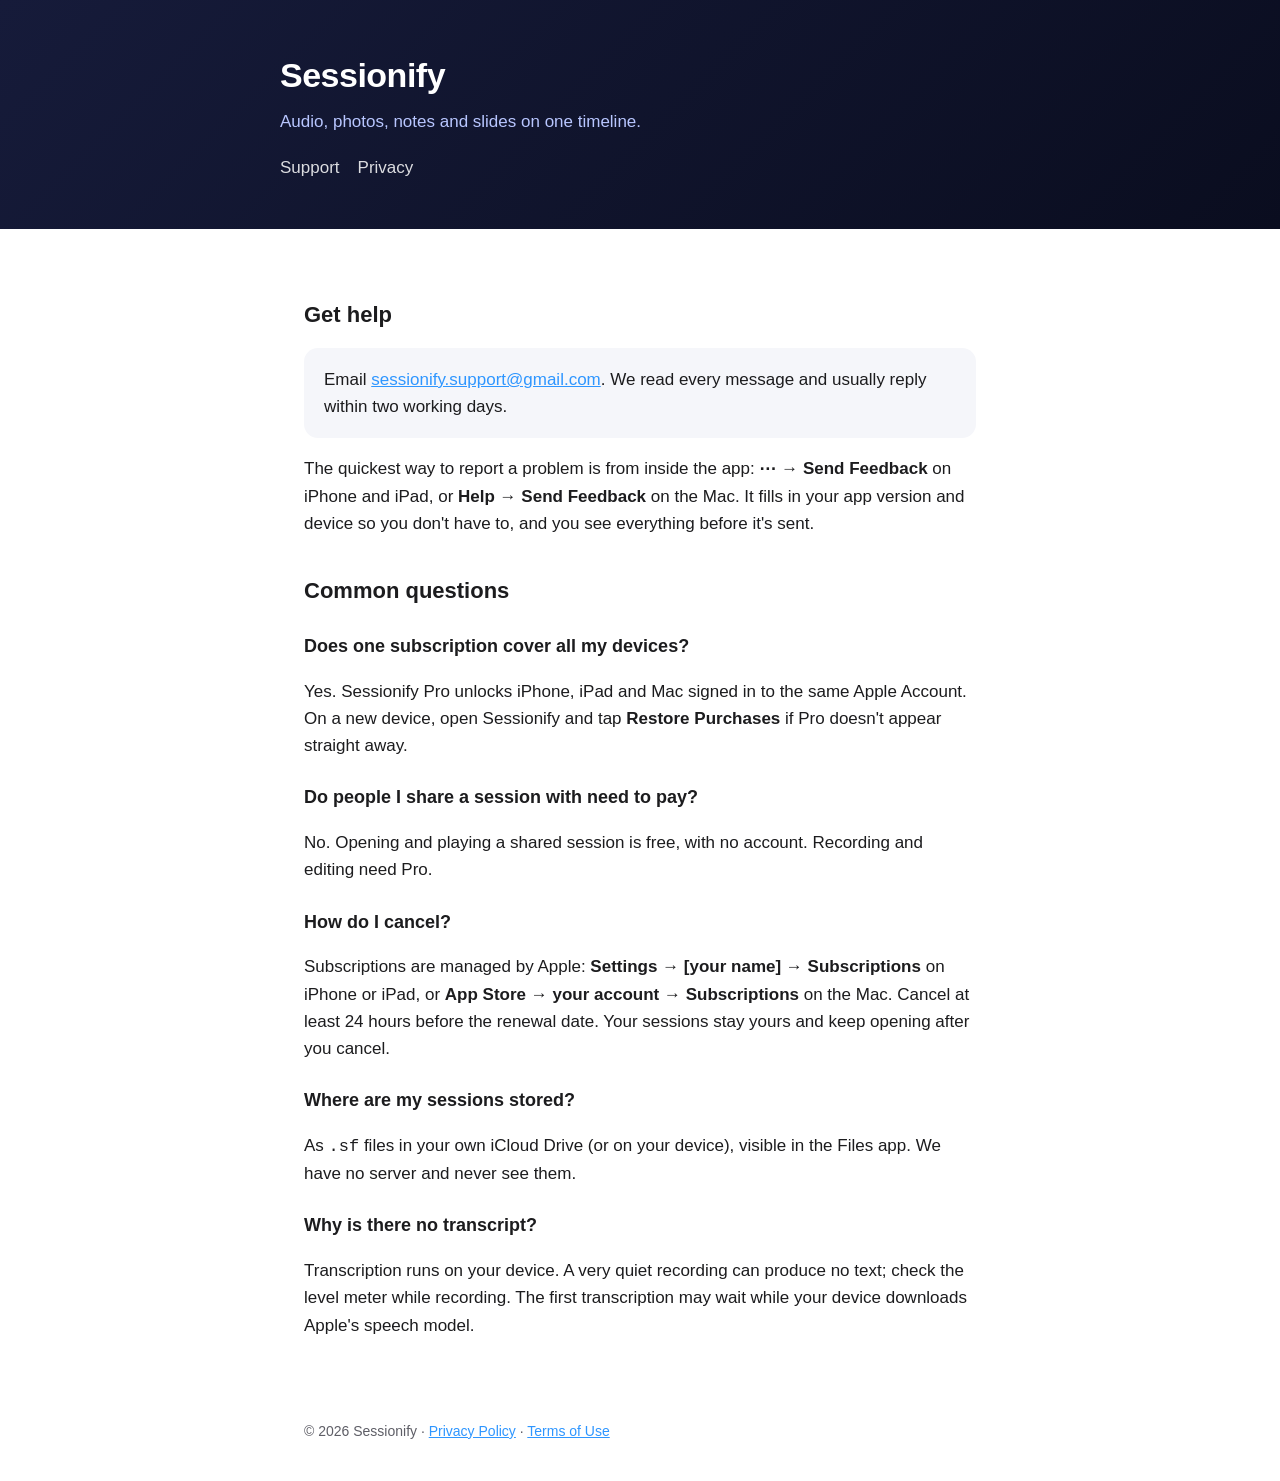
==== index.html @ 53af74cb "Sessionify support and privacy pages" ====
<!doctype html><html lang="en"><head><meta charset="utf-8"><meta name="viewport" content="width=device-width,initial-scale=1">
<title>Sessionify — Support</title><link rel="stylesheet" href="style.css"></head><body>
<header><div class="wrap"><h1>Sessionify</h1><p>Audio, photos, notes and slides on one timeline.</p>
<nav><a href="index.html">Support</a><a href="privacy.html">Privacy</a></nav></div></header>
<main>
<h2>Get help</h2>
<div class="card">Email <a href="mailto:sessionify.support@gmail.com">sessionify.support@gmail.com</a>. We read every message and usually reply within two working days.</div>
<p>The quickest way to report a problem is from inside the app: <strong>⋯ → Send Feedback</strong> on iPhone and iPad, or <strong>Help → Send Feedback</strong> on the Mac. It fills in your app version and device so you don't have to, and you see everything before it's sent.</p>

<h2>Common questions</h2>
<h3>Does one subscription cover all my devices?</h3>
<p>Yes. Sessionify Pro unlocks iPhone, iPad and Mac signed in to the same Apple Account. On a new device, open Sessionify and tap <strong>Restore Purchases</strong> if Pro doesn't appear straight away.</p>
<h3>Do people I share a session with need to pay?</h3>
<p>No. Opening and playing a shared session is free, with no account. Recording and editing need Pro.</p>
<h3>How do I cancel?</h3>
<p>Subscriptions are managed by Apple: <strong>Settings → [your name] → Subscriptions</strong> on iPhone or iPad, or <strong>App Store → your account → Subscriptions</strong> on the Mac. Cancel at least 24 hours before the renewal date. Your sessions stay yours and keep opening after you cancel.</p>
<h3>Where are my sessions stored?</h3>
<p>As <code>.sf</code> files in your own iCloud Drive (or on your device), visible in the Files app. We have no server and never see them.</p>
<h3>Why is there no transcript?</h3>
<p>Transcription runs on your device. A very quiet recording can produce no text; check the level meter while recording. The first transcription may wait while your device downloads Apple's speech model.</p>
</main>
<footer>© 2026 Sessionify · <a href="privacy.html">Privacy Policy</a> · <a href="https://www.apple.com/legal/internet-services/itunes/dev/stdeula/">Terms of Use</a></footer>
</body></html>
---- style.css ----
:root{--navy:#161B3A;--ink:#1C1C1E;--muted:#5E5E66;--accent:#2E96FF}
*{box-sizing:border-box}body{margin:0;font:17px/1.6 -apple-system,BlinkMacSystemFont,"SF Pro Text",Helvetica,Arial,sans-serif;color:var(--ink);background:#fff}
header{background:linear-gradient(135deg,#161B3A,#0A0D1F);color:#fff;padding:48px 24px}
header .wrap,main{max-width:720px;margin:0 auto}
header h1{margin:0;font-size:34px;letter-spacing:-.5px}header p{margin:6px 0 0;color:#B8C6FF}
nav{margin-top:18px}nav a{color:#fff;margin-right:18px;text-decoration:none;opacity:.85}nav a:hover{opacity:1}
main{padding:32px 24px 64px}h2{font-size:22px;margin:36px 0 8px}h3{font-size:18px;margin:24px 0 4px}
a{color:var(--accent)}.muted{color:var(--muted);font-size:15px}
.card{background:#F5F6FA;border-radius:14px;padding:18px 20px;margin:16px 0}
footer{max-width:720px;margin:0 auto;padding:0 24px 40px;color:var(--muted);font-size:14px}
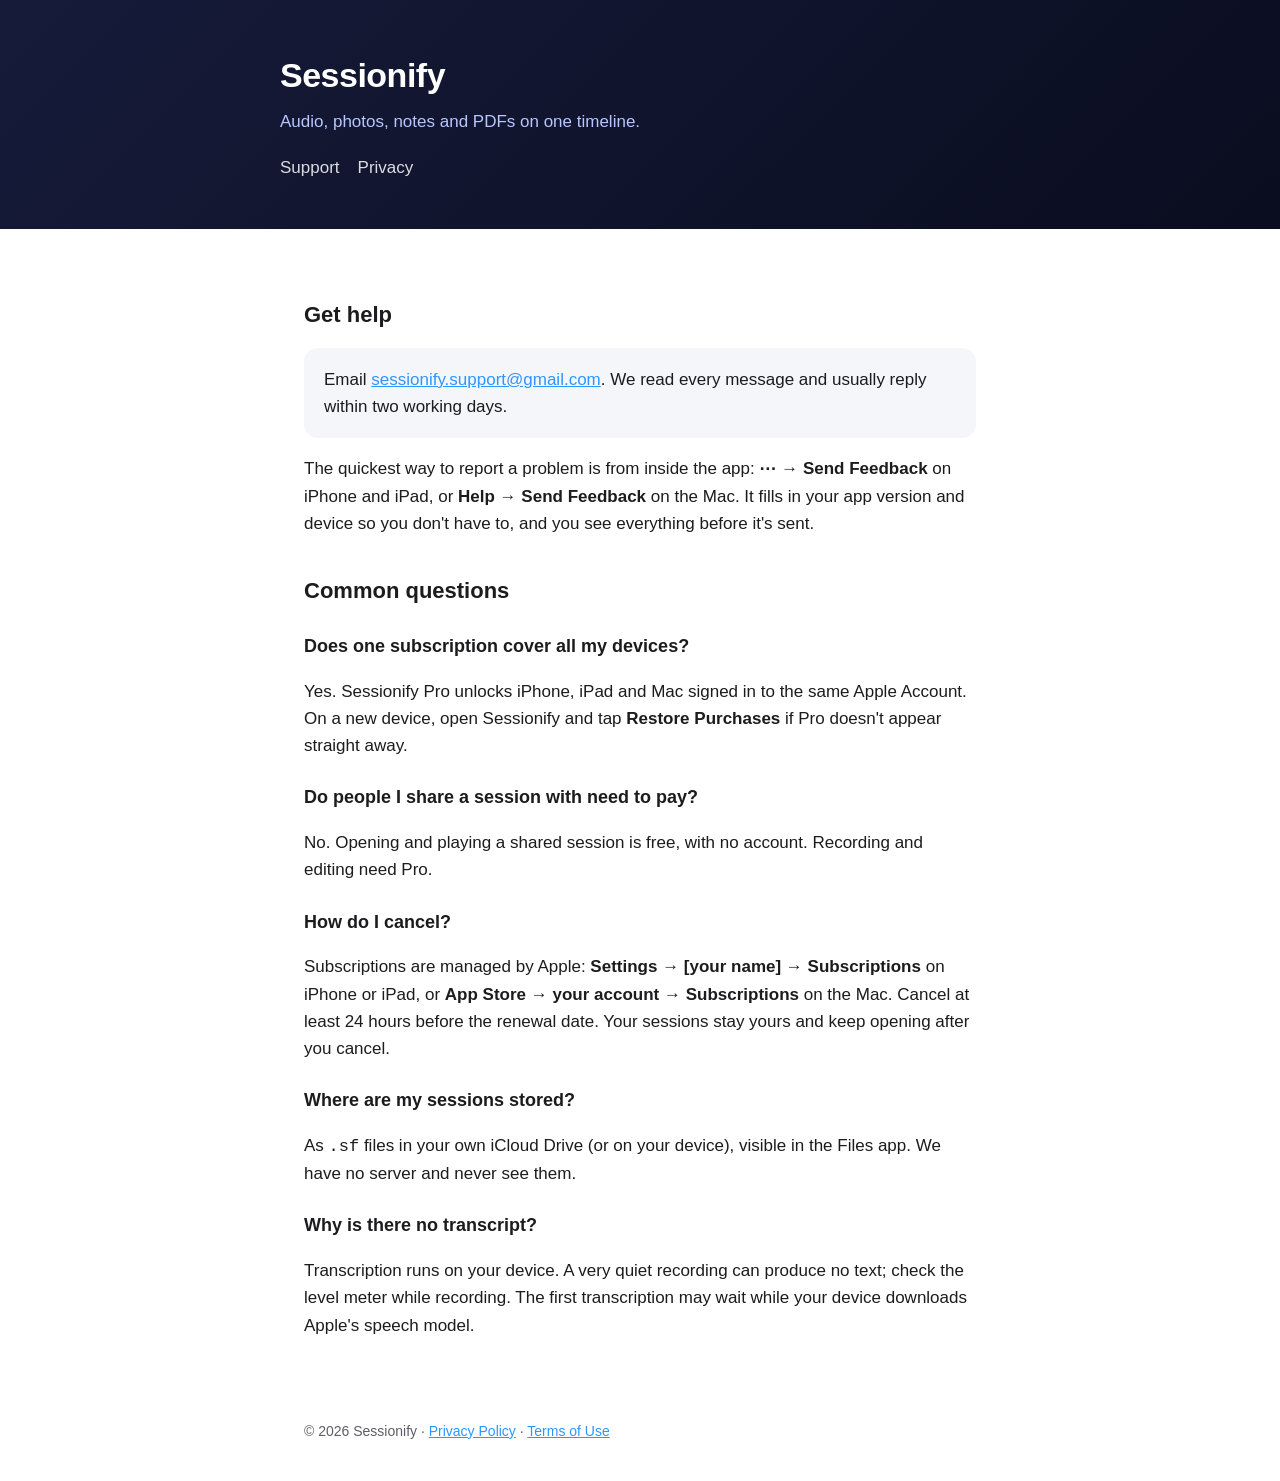
==== commit 04722a72: "Tagline: PDFs, not slides" ====
--- a/index.html
+++ b/index.html
@@ -1,6 +1,6 @@
 <!doctype html><html lang="en"><head><meta charset="utf-8"><meta name="viewport" content="width=device-width,initial-scale=1">
 <title>Sessionify — Support</title><link rel="stylesheet" href="style.css"></head><body>
-<header><div class="wrap"><h1>Sessionify</h1><p>Audio, photos, notes and slides on one timeline.</p>
+<header><div class="wrap"><h1>Sessionify</h1><p>Audio, photos, notes and PDFs on one timeline.</p>
 <nav><a href="index.html">Support</a><a href="privacy.html">Privacy</a></nav></div></header>
 <main>
 <h2>Get help</h2>
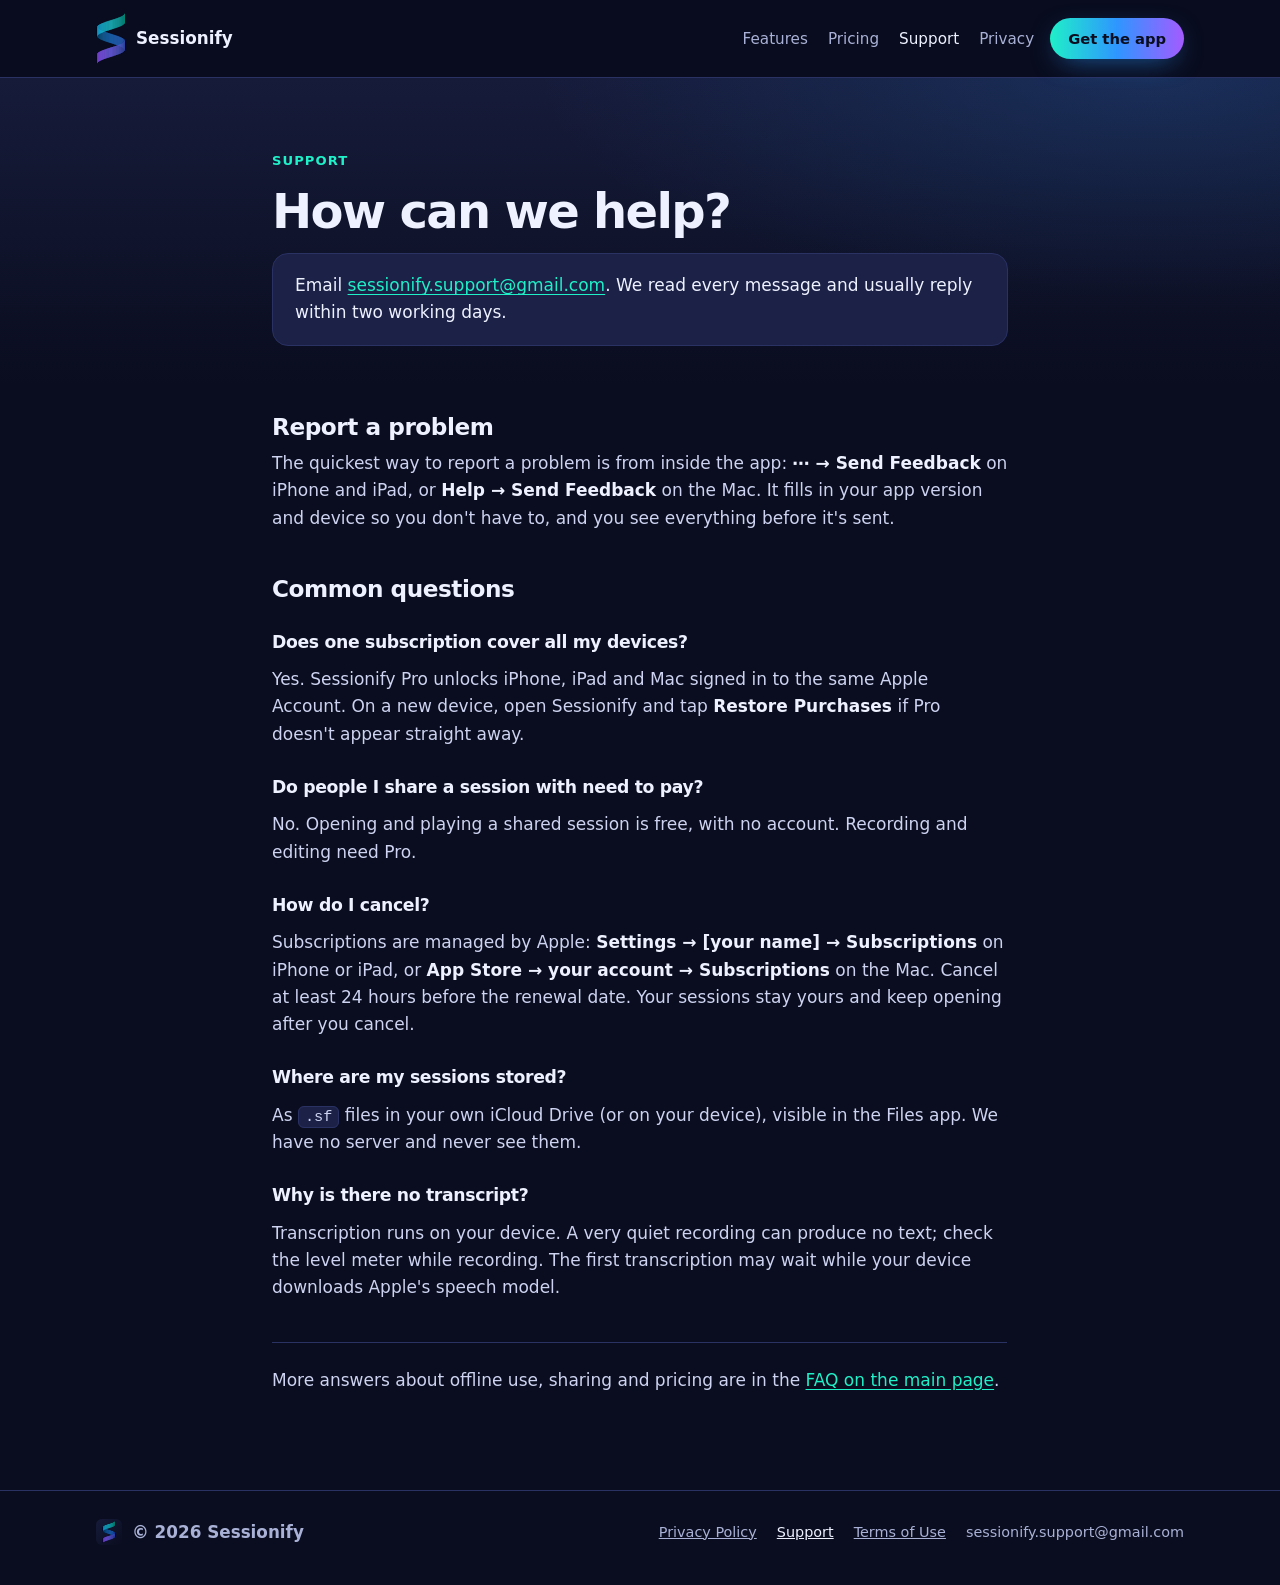
==== commit 923fb2f4: "Bring support and privacy pages into the landing page design Support (/) and privacy (/privacy.html)" ====
--- a/index.html
+++ b/index.html
@@ -1,23 +1,82 @@
-<!doctype html><html lang="en"><head><meta charset="utf-8"><meta name="viewport" content="width=device-width,initial-scale=1">
-<title>Sessionify — Support</title><link rel="stylesheet" href="style.css"></head><body>
-<header><div class="wrap"><h1>Sessionify</h1><p>Audio, photos, notes and PDFs on one timeline.</p>
-<nav><a href="index.html">Support</a><a href="privacy.html">Privacy</a></nav></div></header>
+<!doctype html>
+<html lang="en">
+<head>
+<meta charset="utf-8">
+<meta name="viewport" content="width=device-width,initial-scale=1,viewport-fit=cover">
+<title>Sessionify Support</title>
+<meta name="description" content="Get help with Sessionify, the offline recorder for in-person meetings: contact, subscriptions, sharing and storage.">
+<meta name="theme-color" content="#0A0D1F">
+<meta name="apple-itunes-app" content="app-id=6821321012">
+<link rel="icon" href="landing/assets/logo/sessionify-mark.svg" type="image/svg+xml">
+<link rel="alternate icon" href="landing/assets/logo/sessionify-mark.png" type="image/png">
+<link rel="apple-touch-icon" href="landing/assets/app-icon/icon-ios-1024.png">
+<link rel="stylesheet" href="landing/style.css">
+</head>
+<body>
+
+<header class="top">
+  <div class="wrap nav">
+    <a class="brand" href="landing/">
+      <img src="landing/assets/logo/sessionify-mark.svg" alt="" width="30" height="30">
+      <span>Sessionify</span>
+    </a>
+    <nav aria-label="Site">
+      <a href="landing/#features">Features</a>
+      <a href="landing/#pricing">Pricing</a>
+      <a href="index.html" aria-current="page">Support</a>
+      <a href="privacy.html">Privacy</a>
+    </nav>
+    <a class="btn btn-sm" href="https://apps.apple.com/us/app/sessionify/id6821321012" rel="noopener">Get the app</a>
+  </div>
+</header>
+
 <main>
-<h2>Get help</h2>
-<div class="card">Email <a href="mailto:sessionify.support@gmail.com">sessionify.support@gmail.com</a>. We read every message and usually reply within two working days.</div>
-<p>The quickest way to report a problem is from inside the app: <strong>⋯ → Send Feedback</strong> on iPhone and iPad, or <strong>Help → Send Feedback</strong> on the Mac. It fills in your app version and device so you don't have to, and you see everything before it's sent.</p>
+  <section class="page-hero">
+    <div class="wrap doc-wrap">
+      <p class="eyebrow">Support</p>
+      <h1>How can we help?</h1>
+      <div class="card contact">
+        <p>Email <a href="mailto:sessionify.support@gmail.com">sessionify.support@gmail.com</a>. We read every message and usually reply within two working days.</p>
+      </div>
+    </div>
+  </section>
 
-<h2>Common questions</h2>
-<h3>Does one subscription cover all my devices?</h3>
-<p>Yes. Sessionify Pro unlocks iPhone, iPad and Mac signed in to the same Apple Account. On a new device, open Sessionify and tap <strong>Restore Purchases</strong> if Pro doesn't appear straight away.</p>
-<h3>Do people I share a session with need to pay?</h3>
-<p>No. Opening and playing a shared session is free, with no account. Recording and editing need Pro.</p>
-<h3>How do I cancel?</h3>
-<p>Subscriptions are managed by Apple: <strong>Settings → [your name] → Subscriptions</strong> on iPhone or iPad, or <strong>App Store → your account → Subscriptions</strong> on the Mac. Cancel at least 24 hours before the renewal date. Your sessions stay yours and keep opening after you cancel.</p>
-<h3>Where are my sessions stored?</h3>
-<p>As <code>.sf</code> files in your own iCloud Drive (or on your device), visible in the Files app. We have no server and never see them.</p>
-<h3>Why is there no transcript?</h3>
-<p>Transcription runs on your device. A very quiet recording can produce no text; check the level meter while recording. The first transcription may wait while your device downloads Apple's speech model.</p>
+  <section class="doc-section">
+    <div class="wrap doc-wrap doc">
+      <h2>Report a problem</h2>
+      <p>The quickest way to report a problem is from inside the app: <strong>⋯ → Send Feedback</strong> on iPhone and iPad, or <strong>Help → Send Feedback</strong> on the Mac. It fills in your app version and device so you don't have to, and you see everything before it's sent.</p>
+
+      <h2>Common questions</h2>
+      <h3>Does one subscription cover all my devices?</h3>
+      <p>Yes. Sessionify Pro unlocks iPhone, iPad and Mac signed in to the same Apple Account. On a new device, open Sessionify and tap <strong>Restore Purchases</strong> if Pro doesn't appear straight away.</p>
+      <h3>Do people I share a session with need to pay?</h3>
+      <p>No. Opening and playing a shared session is free, with no account. Recording and editing need Pro.</p>
+      <h3>How do I cancel?</h3>
+      <p>Subscriptions are managed by Apple: <strong>Settings → [your name] → Subscriptions</strong> on iPhone or iPad, or <strong>App Store → your account → Subscriptions</strong> on the Mac. Cancel at least 24 hours before the renewal date. Your sessions stay yours and keep opening after you cancel.</p>
+      <h3>Where are my sessions stored?</h3>
+      <p>As <code>.sf</code> files in your own iCloud Drive (or on your device), visible in the Files app. We have no server and never see them.</p>
+      <h3>Why is there no transcript?</h3>
+      <p>Transcription runs on your device. A very quiet recording can produce no text; check the level meter while recording. The first transcription may wait while your device downloads Apple's speech model.</p>
+
+      <p class="doc-more">More answers about offline use, sharing and pricing are in the <a href="landing/#faq">FAQ on the main page</a>.</p>
+    </div>
+  </section>
 </main>
-<footer>© 2026 Sessionify · <a href="privacy.html">Privacy Policy</a> · <a href="https://www.apple.com/legal/internet-services/itunes/dev/stdeula/">Terms of Use</a></footer>
-</body></html>
+
+<footer class="foot">
+  <div class="wrap foot-row">
+    <a class="brand" href="landing/">
+      <img src="landing/assets/logo/sessionify-icon.svg" alt="" width="26" height="26">
+      <span>© 2026 Sessionify</span>
+    </a>
+    <nav aria-label="Footer">
+      <a href="privacy.html">Privacy Policy</a>
+      <a href="index.html" aria-current="page">Support</a>
+      <a href="https://www.apple.com/legal/internet-services/itunes/dev/stdeula/">Terms of Use</a>
+      <span class="mail">sessionify.support@gmail.com</span>
+    </nav>
+  </div>
+</footer>
+
+</body>
+</html>
--- a/landing/style.css
+++ b/landing/style.css
@@ -0,0 +1,253 @@
+/* Layout: dark navy page, one brand gradient used only for the key word, buttons and the session timeline. */
+:root {
+  color-scheme: dark;
+  --bg: #0A0D1F;
+  --bg-raise: #161B3A;
+  --panel: #1B2147;
+  --line: #2A3163;
+  --fg: #EEF1FF;
+  --muted: #A9B1D6;
+  --teal: #1FF0C8;
+  --blue: #2E96FF;
+  --violet: #A45BFF;
+  --grad: linear-gradient(90deg, var(--teal), var(--blue) 50%, var(--violet));
+  --font: -apple-system, BlinkMacSystemFont, "SF Pro Text", Inter, system-ui, sans-serif;
+  --display: -apple-system, BlinkMacSystemFont, "SF Pro Display", Inter, system-ui, sans-serif;
+  --mono: ui-monospace, "SF Mono", Menlo, monospace;
+}
+
+* { box-sizing: border-box; }
+html { scroll-behavior: smooth; }
+@media (prefers-reduced-motion: reduce) { html { scroll-behavior: auto; } }
+body { margin: 0; background: var(--bg); color: var(--fg); font: 17px/1.6 var(--font); -webkit-font-smoothing: antialiased; }
+img { max-width: 100%; height: auto; display: block; }
+a { color: var(--fg); }
+a:focus-visible, summary:focus-visible { outline: 2px solid var(--teal); outline-offset: 3px; border-radius: 6px; }
+h1, h2, h3 { font-family: var(--display); text-wrap: balance; letter-spacing: -0.02em; margin: 0; }
+h2 { font-size: clamp(1.6rem, 3.2vw, 2.25rem); line-height: 1.15; }
+h3 { font-size: 1.1rem; }
+p { margin: 0; }
+
+.wrap {
+  max-width: 1120px; margin: 0 auto;
+  padding-left: max(16px, env(safe-area-inset-left, 0px));
+  padding-right: max(16px, env(safe-area-inset-right, 0px));
+}
+section { padding-block: clamp(56px, 9vw, 104px); }
+.fine { color: var(--muted); font-size: 0.9rem; }
+.grad { background: var(--grad); -webkit-background-clip: text; background-clip: text; color: transparent; }
+
+.btn {
+  display: inline-block; padding: 14px 24px; border-radius: 999px;
+  background: var(--grad); color: #0A0D1F; font-weight: 650; text-decoration: none;
+  box-shadow: 0 8px 28px -10px rgba(46, 150, 255, 0.7);
+  transition: transform .15s ease, box-shadow .15s ease;
+}
+.btn:hover { transform: translateY(-1px); box-shadow: 0 12px 32px -10px rgba(164, 91, 255, 0.8); }
+@media (prefers-reduced-motion: reduce) { .btn { transition: none; } .btn:hover { transform: none; } }
+
+.btn-sm { padding: 9px 18px; font-size: 0.92rem; }
+.btn-ghost { background: transparent; color: var(--fg); box-shadow: inset 0 0 0 1.5px var(--line); }
+.btn-ghost:hover { box-shadow: inset 0 0 0 1.5px var(--blue); }
+.cta-row { display: flex; flex-wrap: wrap; align-items: center; gap: 14px; }
+.cta-row.center { justify-content: center; }
+.badge img { height: 50px; width: auto; }
+
+/* Header */
+.top { position: sticky; top: env(safe-area-inset-top, 0px); z-index: 20; background: rgba(10, 13, 31, 0.86); backdrop-filter: blur(12px); -webkit-backdrop-filter: blur(12px); border-bottom: 1px solid var(--line); }
+body::before { content: ""; position: fixed; inset: 0 0 auto; height: env(safe-area-inset-top, 0px); z-index: 21; background: var(--bg); }
+.nav { display: flex; align-items: center; justify-content: space-between; gap: 16px; padding-block: 12px; }
+.brand { display: flex; align-items: center; gap: 10px; text-decoration: none; font-weight: 650; font-size: 1.05rem; }
+.nav nav { display: flex; gap: 20px; flex-wrap: wrap; }
+.nav nav a { color: var(--muted); text-decoration: none; font-size: 0.95rem; }
+.nav nav a:hover { color: var(--fg); }
+.nav nav { margin-left: auto; }
+@media (max-width: 720px) { .nav nav { display: none; } .nav .btn-sm { margin-left: auto; } }
+
+/* Hero */
+.hero { background: radial-gradient(90% 80% at 85% 10%, rgba(46,150,255,.18), transparent 60%), linear-gradient(180deg, var(--bg-raise), var(--bg)); padding-block: clamp(40px, 7vw, 88px); overflow: hidden; }
+.hero-grid { display: grid; grid-template-columns: 1fr 1.1fr; gap: clamp(28px, 5vw, 64px); align-items: center; }
+.hero-copy { min-width: 0; display: grid; gap: 22px; }
+.eyebrow { color: var(--teal); font-size: 0.82rem; font-weight: 600; letter-spacing: 0.08em; text-transform: uppercase; }
+h1 { font-size: clamp(2.3rem, 5.2vw, 3.8rem); line-height: 1.04; letter-spacing: -0.035em; }
+.lede { color: var(--muted); font-size: clamp(1.05rem, 1.7vw, 1.22rem); max-width: 34em; }
+.trust { list-style: none; margin: 0; padding: 0; display: flex; flex-wrap: wrap; gap: 8px 18px; color: var(--muted); font-size: 0.9rem; }
+.trust li::before { content: "✓"; color: var(--teal); margin-right: 6px; font-weight: 700; }
+.hero-media { position: relative; min-width: 0; padding-bottom: 6%; padding-right: 4%; }
+.hero-mac { width: 100%; border-radius: 14px; box-shadow: 0 30px 80px -30px rgba(0,0,0,.8); }
+.hero-phone { position: absolute; right: 0; bottom: 0; width: 30%; border-radius: 18px; box-shadow: 0 24px 50px -16px rgba(0,0,0,.85), 0 0 0 1px var(--line); }
+@media (max-width: 860px) { .hero-grid { grid-template-columns: 1fr; } }
+
+/* Who */
+.who { padding-block: 22px; border-top: 1px solid var(--line); border-bottom: 1px solid var(--line); }
+.who-row { display: flex; flex-wrap: wrap; align-items: center; gap: 10px 24px; }
+.who-label { color: var(--muted); font-size: 0.82rem; letter-spacing: 0.08em; text-transform: uppercase; font-weight: 600; }
+.who ul { list-style: none; margin: 0; padding: 0; display: flex; flex-wrap: wrap; gap: 8px; }
+.who li { padding: 6px 14px; border-radius: 999px; background: var(--panel); font-size: 0.92rem; }
+
+/* Problem + timeline */
+.problem-text { font-family: var(--display); font-size: clamp(1.3rem, 2.6vw, 1.85rem); line-height: 1.35; max-width: 30em; color: var(--muted); letter-spacing: -0.01em; }
+.problem-text strong { color: var(--fg); font-weight: 650; }
+.timeline { margin-top: clamp(32px, 5vw, 56px); background: var(--panel); border: 1px solid var(--line); border-radius: 20px; padding: clamp(16px, 3vw, 28px); display: grid; gap: 18px; }
+.tl-head { display: flex; justify-content: space-between; gap: 12px; flex-wrap: wrap; font-size: 0.9rem; }
+.tl-title { font-weight: 600; }
+.tl-now { font-family: var(--mono); color: var(--teal); font-variant-numeric: tabular-nums; }
+.tl-track { position: relative; height: 72px; }
+.tl-wave { position: absolute; inset: 0; display: flex; align-items: center; gap: 2px; }
+.tl-wave i { flex: 1; background: var(--line); border-radius: 2px; min-height: 4px; }
+.tl-played { position: absolute; inset: 0 auto 0 0; background: linear-gradient(90deg, rgba(31,240,200,.16), rgba(46,150,255,.2)); border-radius: 8px; }
+.tl-mark { position: absolute; top: -6px; width: 12px; height: 12px; margin-left: -6px; border-radius: 50%; background: var(--muted); box-shadow: 0 0 0 3px var(--panel); }
+.tl-mark.on { background: var(--teal); }
+.tl-head-line { position: absolute; top: -6px; bottom: -6px; width: 2px; margin-left: -1px; background: var(--teal); }
+.tl-events { list-style: none; margin: 0; padding: 0; display: grid; grid-template-columns: repeat(4, minmax(0, 1fr)); gap: 12px; }
+.tl-events li { display: grid; gap: 2px; padding: 12px 14px; border-radius: 12px; border: 1px solid var(--line); font-size: 0.92rem; color: var(--muted); min-width: 0; }
+.tl-events li.on { border-color: var(--teal); color: var(--fg); background: rgba(31, 240, 200, 0.06); }
+.tl-events time { font-family: var(--mono); font-variant-numeric: tabular-nums; color: var(--fg); font-size: 0.85rem; }
+.tl-events span { font-size: 0.72rem; text-transform: uppercase; letter-spacing: 0.08em; color: var(--blue); font-weight: 600; }
+.tl-caption { margin-top: 18px; color: var(--muted); }
+@media (max-width: 760px) { .tl-events { grid-template-columns: repeat(2, minmax(0, 1fr)); } }
+
+/* Versus */
+.versus { padding-block-start: 0; }
+.versus-sub { color: var(--muted); margin-top: 14px; max-width: 46em; font-size: 1.08rem; }
+.versus-grid { margin-top: 32px; display: grid; grid-template-columns: 1fr 1fr; gap: 20px; }
+.vs-col { border: 1px solid var(--line); border-radius: 20px; padding: 26px 28px; display: grid; gap: 14px; align-content: start; min-width: 0; }
+.vs-col h3 { color: var(--muted); }
+.vs-col ul { list-style: none; margin: 0; padding: 0; display: grid; gap: 10px; }
+.vs-col li { position: relative; padding-left: 26px; color: var(--muted); }
+.vs-col li::before { content: "–"; position: absolute; left: 4px; color: var(--muted); }
+.vs-col.us { background: var(--panel); border-color: transparent; box-shadow: inset 0 0 0 1.5px var(--teal); }
+.vs-col.us h3 { color: var(--fg); }
+.vs-col.us li { color: var(--fg); }
+.vs-col.us li::before { content: "✓"; left: 0; color: var(--teal); font-weight: 700; }
+@media (max-width: 760px) { .versus-grid { grid-template-columns: 1fr; } }
+
+/* Features */
+.features { background: var(--bg-raise); }
+.feature-grid { display: grid; grid-template-columns: repeat(4, minmax(0, 1fr)); gap: clamp(20px, 3vw, 32px); }
+.feature { display: grid; grid-template-rows: auto 1fr; gap: 20px; min-width: 0; }
+.feature-text { display: grid; gap: 8px; align-content: start; }
+.feature h2 { font-size: 1.3rem; }
+.feature p { color: var(--muted); font-size: 0.98rem; }
+.feature img { border-radius: 18px; align-self: end; }
+@media (max-width: 960px) { .feature-grid { grid-template-columns: repeat(2, minmax(0, 1fr)); row-gap: 56px; } }
+@media (max-width: 520px) {
+  .feature-grid { grid-template-columns: 1fr; }
+  .feature img { max-width: 300px; }
+}
+.inline-cta { margin-top: clamp(40px, 6vw, 64px); display: flex; flex-wrap: wrap; align-items: center; justify-content: space-between; gap: 16px 24px; padding: 24px 28px; border-radius: 20px; background: var(--panel); border: 1px solid var(--line); }
+.inline-cta p { font-family: var(--display); font-size: 1.25rem; font-weight: 600; }
+
+/* Tour */
+.tour-head { display: flex; flex-wrap: wrap; align-items: center; justify-content: space-between; gap: 16px; }
+.tabs { display: inline-flex; padding: 4px; border-radius: 999px; background: var(--panel); border: 1px solid var(--line); }
+.tabs button { font: inherit; font-size: 0.95rem; font-weight: 600; color: var(--muted); background: none; border: 0; padding: 8px 18px; border-radius: 999px; cursor: pointer; }
+.tabs button[aria-selected="true"] { background: var(--fg); color: var(--bg); }
+.tabs button:focus-visible { outline: 2px solid var(--teal); outline-offset: 2px; }
+.tour-sub { color: var(--muted); margin-top: 14px; max-width: 46em; }
+.strip { margin-top: 28px; display: flex; gap: 16px; overflow-x: auto; scroll-snap-type: x mandatory; padding-bottom: 12px; overscroll-behavior-x: contain; }
+.strip:focus-visible { outline: 2px solid var(--teal); outline-offset: 4px; border-radius: 12px; }
+.strip img { flex: 0 0 auto; scroll-snap-align: start; border-radius: 16px; height: auto; }
+.strip-phone img { width: min(240px, 62vw); }
+.strip-pad img { width: min(340px, 72vw); }
+.strip-mac img { width: min(620px, 86vw); border-radius: 12px; }
+.strip-hint { margin-top: 10px; }
+
+/* Share */
+.share-grid { display: grid; grid-template-columns: 1fr 1.2fr; gap: 24px 48px; align-items: baseline; }
+.share p { color: var(--muted); font-size: 1.1rem; max-width: 36em; }
+@media (max-width: 760px) { .share-grid { grid-template-columns: 1fr; } }
+
+.share { background: var(--bg-raise); }
+
+/* Privacy */
+.privacy { background: radial-gradient(120% 140% at 0% 0%, rgba(31,240,200,.12), transparent 55%), var(--bg); }
+.label-chip { display: inline-flex; flex-wrap: wrap; align-items: center; gap: 10px; justify-self: start; padding: 8px 16px 8px 8px; border-radius: 999px; background: var(--panel); border: 1px solid var(--line); font-weight: 650; font-size: 0.98rem !important; }
+.label-chip span { padding: 4px 10px; border-radius: 999px; background: var(--bg); color: var(--muted); font-weight: 500; font-size: 0.8rem; }
+.privacy-grid { display: grid; grid-template-columns: 1fr 1fr; gap: 24px 48px; align-items: start; }
+.privacy-grid > div { display: grid; gap: 14px; }
+.privacy p:not(.fine) { font-size: 1.12rem; }
+@media (max-width: 760px) { .privacy-grid { grid-template-columns: 1fr; } }
+
+/* Pricing */
+.pricing { background: var(--bg-raise); }
+.pricing h2 { margin-bottom: 32px; }
+.price-grid { display: grid; grid-template-columns: 1.2fr 1fr 1fr; gap: 20px; align-items: stretch; }
+.plan { border: 1px solid var(--line); border-radius: 20px; padding: 28px; display: grid; grid-template-rows: auto auto auto auto 1fr auto; gap: 10px; min-width: 0; background: var(--bg); }
+.plan:not(.pro) { grid-template-rows: auto auto auto 1fr auto; }
+.plan p { color: var(--muted); }
+.plan .price { font-family: var(--display); font-size: 2.6rem; font-weight: 700; color: var(--fg); letter-spacing: -0.03em; line-height: 1.1; font-variant-numeric: tabular-nums; }
+.plan .price small { font-size: 1rem; font-weight: 500; color: var(--muted); letter-spacing: 0; }
+.plan .alt { color: var(--teal); font-weight: 600; }
+.plan .muted-alt { color: var(--muted); font-weight: 400; }
+.plan ul { margin: 6px 0 0; padding: 0; list-style: none; display: grid; gap: 8px; align-content: start; }
+.plan li { padding-left: 24px; position: relative; font-size: 0.96rem; }
+.plan li::before { content: "✓"; position: absolute; left: 0; color: var(--teal); font-weight: 700; }
+.plan .btn { justify-self: stretch; text-align: center; margin-top: 12px; }
+.plan.pro { background: var(--panel); border-color: transparent; box-shadow: inset 0 0 0 1.5px var(--blue), 0 20px 60px -30px rgba(46,150,255,.6); }
+.plan-tag { justify-self: start; font-size: 0.75rem; font-weight: 700; letter-spacing: 0.08em; text-transform: uppercase; color: var(--bg) !important; background: var(--grad); padding: 4px 10px; border-radius: 999px; }
+.price-note { margin-top: 18px; }
+@media (max-width: 900px) { .price-grid { grid-template-columns: 1fr; } }
+
+/* FAQ */
+.faq h2 { margin-bottom: 24px; }
+.faq-list { display: grid; max-width: 760px; }
+details { border-bottom: 1px solid var(--line); }
+summary { cursor: pointer; list-style: none; padding: 18px 32px 18px 0; font-weight: 600; position: relative; }
+summary::-webkit-details-marker { display: none; }
+summary::after { content: "+"; position: absolute; right: 4px; top: 14px; font-size: 1.4rem; color: var(--muted); font-weight: 400; }
+details[open] summary::after { content: "−"; }
+details p { color: var(--muted); padding-bottom: 18px; max-width: 62ch; }
+
+/* Final */
+.final { background: radial-gradient(70% 90% at 50% 100%, rgba(164,91,255,.18), transparent 70%), var(--bg-raise); }
+.final-inner { display: grid; justify-items: center; text-align: center; gap: 20px; }
+.final h2 { max-width: 18em; }
+.final-sub { color: var(--muted); }
+.icons { display: flex; gap: 16px; align-items: center; }
+.icons img { width: 88px; height: 88px; border-radius: 20px; }
+
+/* Mobile download dock */
+.dock { display: none; }
+@media (max-width: 720px) {
+  .dock {
+    display: flex; align-items: center; gap: 12px;
+    position: fixed; left: 0; right: 0; bottom: 0; z-index: 30;
+    padding-top: 10px;
+    padding-bottom: calc(10px + env(safe-area-inset-bottom, 0px));
+    padding-left: max(16px, env(safe-area-inset-left, 0px));
+    padding-right: max(16px, env(safe-area-inset-right, 0px));
+    background: rgba(22, 27, 58, 0.94); backdrop-filter: blur(12px); -webkit-backdrop-filter: blur(12px);
+    border-top: 1px solid var(--line);
+  }
+  .dock img { width: 40px; height: 40px; border-radius: 10px; }
+  .dock-text { display: grid; line-height: 1.25; min-width: 0; flex: 1; }
+  .dock-text span { color: var(--muted); font-size: 0.8rem; }
+  body { padding-bottom: 76px; }
+}
+
+/* Footer */
+.foot { border-top: 1px solid var(--line); padding-block: 28px 40px; color: var(--muted); font-size: 0.9rem; }
+.foot-row { display: flex; justify-content: space-between; align-items: center; gap: 16px; flex-wrap: wrap; }
+.foot nav { display: flex; gap: 20px; flex-wrap: wrap; }
+.foot a { color: var(--muted); }
+.foot a:hover { color: var(--fg); }
+.mail { user-select: all; }
+
+/* Support and policy pages (site root) */
+.nav nav a[aria-current="page"], .foot a[aria-current="page"] { color: var(--fg); }
+.page-hero { background: radial-gradient(80% 120% at 90% 0%, rgba(46,150,255,.16), transparent 60%), linear-gradient(180deg, var(--bg-raise), var(--bg)); padding-block: clamp(40px, 7vw, 72px) clamp(28px, 4vw, 40px); }
+.doc-wrap { max-width: 768px; }
+.page-hero .doc-wrap { display: grid; gap: 16px; }
+.page-hero h1 { font-size: clamp(2rem, 4.4vw, 3rem); }
+.card { background: var(--panel); border: 1px solid var(--line); border-radius: 16px; padding: 18px 22px; }
+.card p { color: var(--fg); }
+.doc-section { padding-block: 8px clamp(56px, 8vw, 96px); }
+.doc h2 { font-size: 1.45rem; margin-top: 44px; }
+.doc h3 { font-size: 1.08rem; margin-top: 26px; }
+.doc p { color: #CDD3F0; margin-top: 10px; max-width: 68ch; }
+.doc strong { color: var(--fg); }
+.doc a, .card a { color: var(--teal); text-underline-offset: 3px; }
+.doc code { font-family: var(--mono); font-size: 0.9em; background: var(--panel); border: 1px solid var(--line); padding: 1px 6px; border-radius: 6px; }
+.doc-more { margin-top: 40px !important; padding-top: 24px; border-top: 1px solid var(--line); }
+.doc > h2:first-child { margin-top: 20px; }
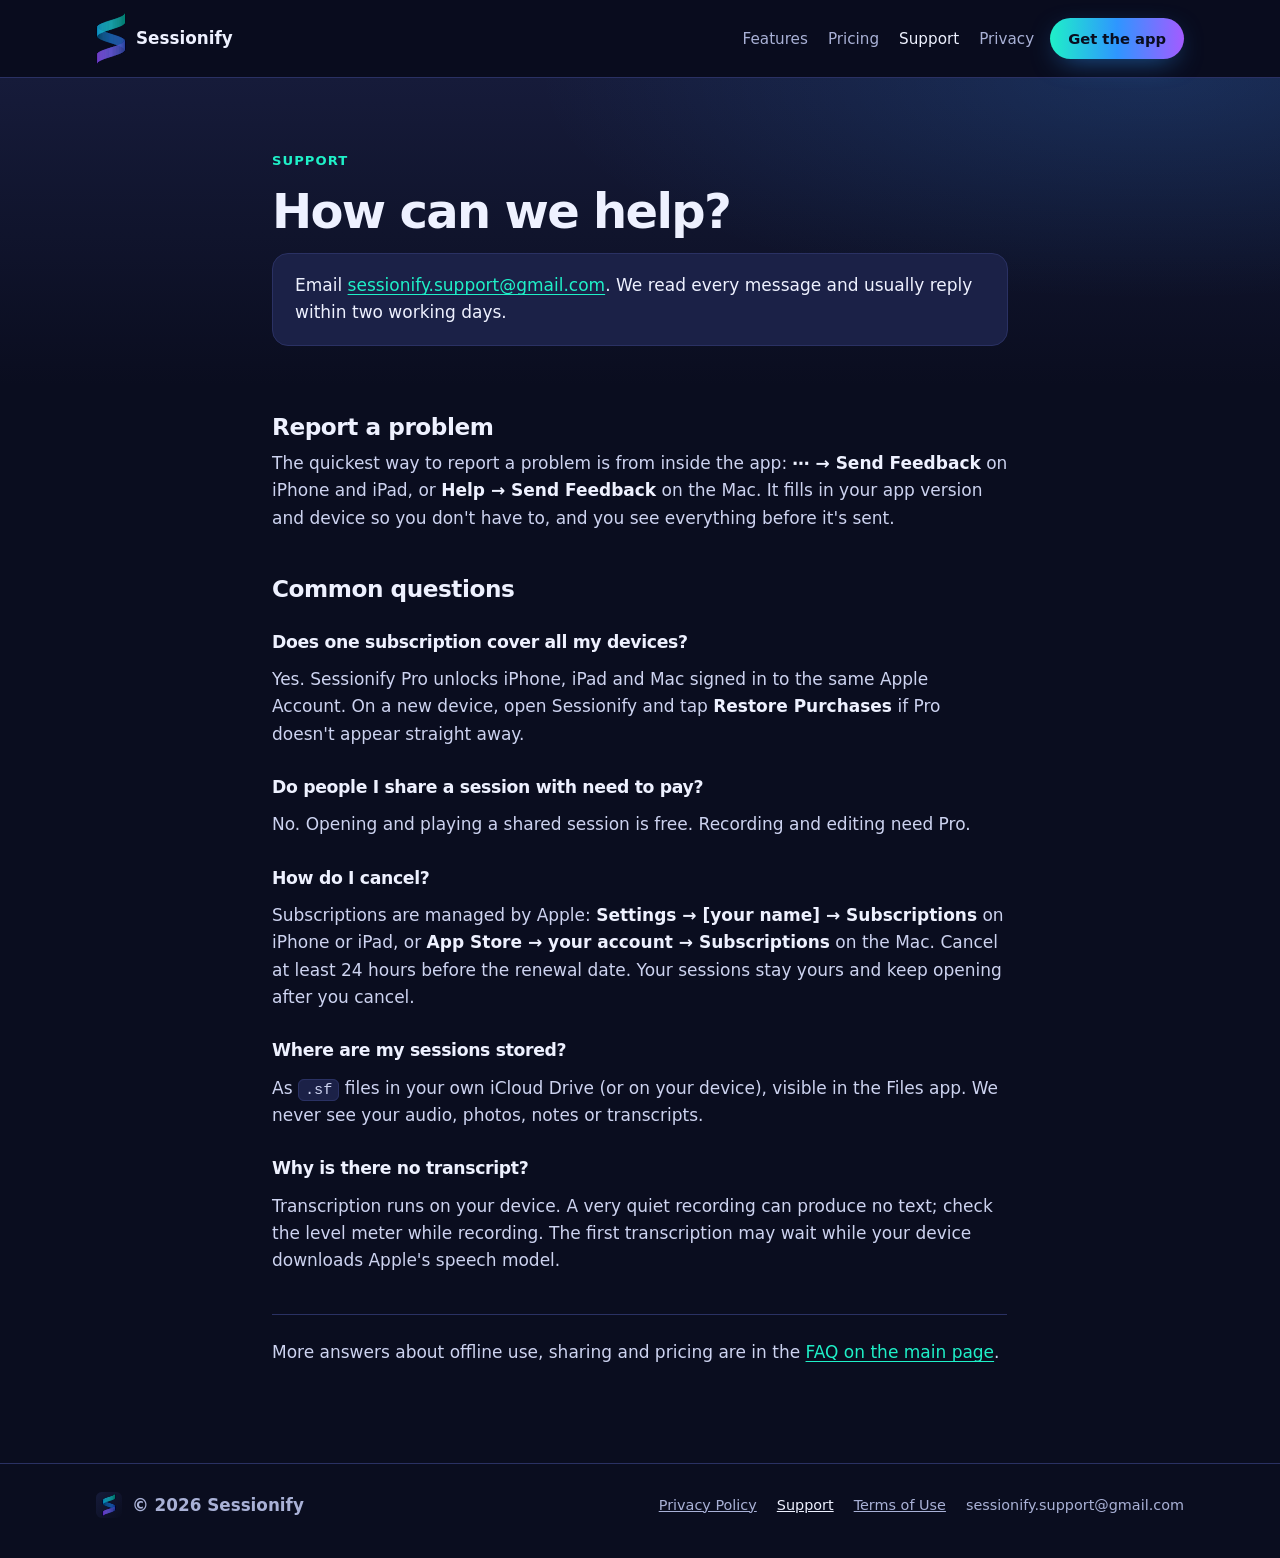
==== commit 59cc3b06: "Align support page wording with brand privacy rule Co-Authored-By: Claude Opus 5.5 <noreply@anthropi" ====
--- a/index.html
+++ b/index.html
@@ -50,11 +50,11 @@
       <h3>Does one subscription cover all my devices?</h3>
       <p>Yes. Sessionify Pro unlocks iPhone, iPad and Mac signed in to the same Apple Account. On a new device, open Sessionify and tap <strong>Restore Purchases</strong> if Pro doesn't appear straight away.</p>
       <h3>Do people I share a session with need to pay?</h3>
-      <p>No. Opening and playing a shared session is free, with no account. Recording and editing need Pro.</p>
+      <p>No. Opening and playing a shared session is free. Recording and editing need Pro.</p>
       <h3>How do I cancel?</h3>
       <p>Subscriptions are managed by Apple: <strong>Settings → [your name] → Subscriptions</strong> on iPhone or iPad, or <strong>App Store → your account → Subscriptions</strong> on the Mac. Cancel at least 24 hours before the renewal date. Your sessions stay yours and keep opening after you cancel.</p>
       <h3>Where are my sessions stored?</h3>
-      <p>As <code>.sf</code> files in your own iCloud Drive (or on your device), visible in the Files app. We have no server and never see them.</p>
+      <p>As <code>.sf</code> files in your own iCloud Drive (or on your device), visible in the Files app. We never see your audio, photos, notes or transcripts.</p>
       <h3>Why is there no transcript?</h3>
       <p>Transcription runs on your device. A very quiet recording can produce no text; check the level meter while recording. The first transcription may wait while your device downloads Apple's speech model.</p>
 
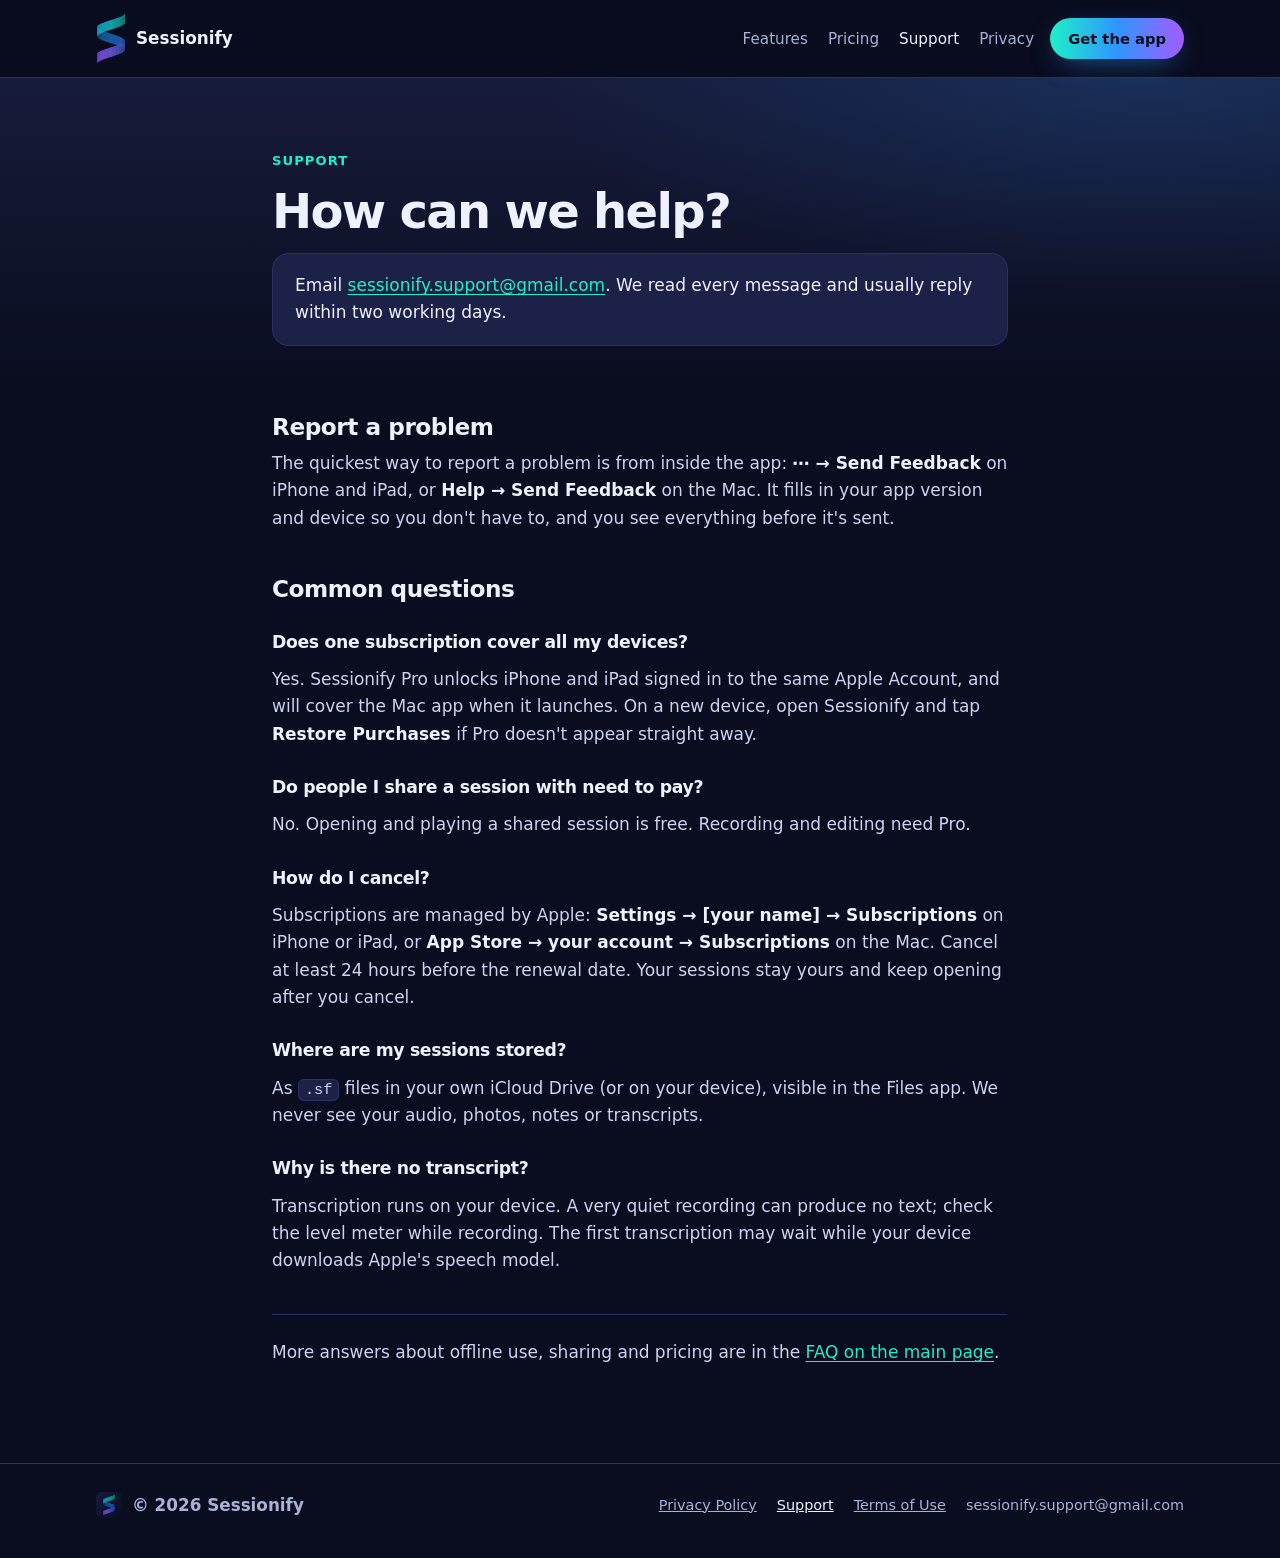
==== commit 22013946: "Support page: Mac app is coming soon Co-Authored-By: Claude Opus 5.5 <noreply@anthropic.com> Claude-" ====
--- a/index.html
+++ b/index.html
@@ -6,23 +6,24 @@
 <title>Sessionify Support</title>
 <meta name="description" content="Get help with Sessionify, the offline recorder for in-person meetings: contact, subscriptions, sharing and storage.">
 <meta name="theme-color" content="#0A0D1F">
+<link rel="canonical" href="https://sessionify-app.github.io/landing/support/">
 <meta name="apple-itunes-app" content="app-id=6821321012">
-<link rel="icon" href="landing/assets/logo/sessionify-mark.svg" type="image/svg+xml">
-<link rel="alternate icon" href="landing/assets/logo/sessionify-mark.png" type="image/png">
-<link rel="apple-touch-icon" href="landing/assets/app-icon/icon-ios-1024.png">
-<link rel="stylesheet" href="landing/style.css">
+<link rel="icon" href="assets/logo/sessionify-mark.svg" type="image/svg+xml">
+<link rel="alternate icon" href="assets/logo/sessionify-mark.png" type="image/png">
+<link rel="apple-touch-icon" href="assets/app-icon/icon-ios-1024.png">
+<link rel="stylesheet" href="style.css?v=2">
 </head>
 <body>
 
 <header class="top">
   <div class="wrap nav">
-    <a class="brand" href="landing/">
-      <img src="landing/assets/logo/sessionify-mark.svg" alt="" width="30" height="30">
+    <a class="brand" href="https://sessionify-app.github.io/landing/">
+      <img src="assets/logo/sessionify-mark.svg" alt="" width="30" height="30">
       <span>Sessionify</span>
     </a>
     <nav aria-label="Site">
-      <a href="landing/#features">Features</a>
-      <a href="landing/#pricing">Pricing</a>
+      <a href="https://sessionify-app.github.io/landing/#features">Features</a>
+      <a href="https://sessionify-app.github.io/landing/#pricing">Pricing</a>
       <a href="index.html" aria-current="page">Support</a>
       <a href="privacy.html">Privacy</a>
     </nav>
@@ -48,7 +49,7 @@
 
       <h2>Common questions</h2>
       <h3>Does one subscription cover all my devices?</h3>
-      <p>Yes. Sessionify Pro unlocks iPhone, iPad and Mac signed in to the same Apple Account. On a new device, open Sessionify and tap <strong>Restore Purchases</strong> if Pro doesn't appear straight away.</p>
+      <p>Yes. Sessionify Pro unlocks iPhone and iPad signed in to the same Apple Account, and will cover the Mac app when it launches. On a new device, open Sessionify and tap <strong>Restore Purchases</strong> if Pro doesn't appear straight away.</p>
       <h3>Do people I share a session with need to pay?</h3>
       <p>No. Opening and playing a shared session is free. Recording and editing need Pro.</p>
       <h3>How do I cancel?</h3>
@@ -58,15 +59,15 @@
       <h3>Why is there no transcript?</h3>
       <p>Transcription runs on your device. A very quiet recording can produce no text; check the level meter while recording. The first transcription may wait while your device downloads Apple's speech model.</p>
 
-      <p class="doc-more">More answers about offline use, sharing and pricing are in the <a href="landing/#faq">FAQ on the main page</a>.</p>
+      <p class="doc-more">More answers about offline use, sharing and pricing are in the <a href="https://sessionify-app.github.io/landing/#faq">FAQ on the main page</a>.</p>
     </div>
   </section>
 </main>
 
 <footer class="foot">
   <div class="wrap foot-row">
-    <a class="brand" href="landing/">
-      <img src="landing/assets/logo/sessionify-icon.svg" alt="" width="26" height="26">
+    <a class="brand" href="https://sessionify-app.github.io/landing/">
+      <img src="assets/logo/sessionify-icon.svg" alt="" width="26" height="26">
       <span>© 2026 Sessionify</span>
     </a>
     <nav aria-label="Footer">
--- a/style.css
+++ b/style.css
@@ -0,0 +1,254 @@
+/* Layout: dark navy page, one brand gradient used only for the key word, buttons and the session timeline. */
+:root {
+  color-scheme: dark;
+  --bg: #0A0D1F;
+  --bg-raise: #161B3A;
+  --panel: #1B2147;
+  --line: #2A3163;
+  --fg: #EEF1FF;
+  --muted: #A9B1D6;
+  --teal: #1FF0C8;
+  --blue: #2E96FF;
+  --violet: #A45BFF;
+  --grad: linear-gradient(90deg, var(--teal), var(--blue) 50%, var(--violet));
+  --font: -apple-system, BlinkMacSystemFont, "SF Pro Text", Inter, system-ui, sans-serif;
+  --display: -apple-system, BlinkMacSystemFont, "SF Pro Display", Inter, system-ui, sans-serif;
+  --mono: ui-monospace, "SF Mono", Menlo, monospace;
+}
+
+* { box-sizing: border-box; }
+[hidden] { display: none !important; }
+html { scroll-behavior: smooth; }
+@media (prefers-reduced-motion: reduce) { html { scroll-behavior: auto; } }
+body { margin: 0; background: var(--bg); color: var(--fg); font: 17px/1.6 var(--font); -webkit-font-smoothing: antialiased; }
+img { max-width: 100%; height: auto; display: block; }
+a { color: var(--fg); }
+a:focus-visible, summary:focus-visible { outline: 2px solid var(--teal); outline-offset: 3px; border-radius: 6px; }
+h1, h2, h3 { font-family: var(--display); text-wrap: balance; letter-spacing: -0.02em; margin: 0; }
+h2 { font-size: clamp(1.6rem, 3.2vw, 2.25rem); line-height: 1.15; }
+h3 { font-size: 1.1rem; }
+p { margin: 0; }
+
+.wrap {
+  max-width: 1120px; margin: 0 auto;
+  padding-left: max(16px, env(safe-area-inset-left, 0px));
+  padding-right: max(16px, env(safe-area-inset-right, 0px));
+}
+section { padding-block: clamp(56px, 9vw, 104px); }
+.fine { color: var(--muted); font-size: 0.9rem; }
+.grad { background: var(--grad); -webkit-background-clip: text; background-clip: text; color: transparent; }
+
+.btn {
+  display: inline-block; padding: 14px 24px; border-radius: 999px;
+  background: var(--grad); color: #0A0D1F; font-weight: 650; text-decoration: none;
+  box-shadow: 0 8px 28px -10px rgba(46, 150, 255, 0.7);
+  transition: transform .15s ease, box-shadow .15s ease;
+}
+.btn:hover { transform: translateY(-1px); box-shadow: 0 12px 32px -10px rgba(164, 91, 255, 0.8); }
+@media (prefers-reduced-motion: reduce) { .btn { transition: none; } .btn:hover { transform: none; } }
+
+.btn-sm { padding: 9px 18px; font-size: 0.92rem; }
+.btn-ghost { background: transparent; color: var(--fg); box-shadow: inset 0 0 0 1.5px var(--line); }
+.btn-ghost:hover { box-shadow: inset 0 0 0 1.5px var(--blue); }
+.cta-row { display: flex; flex-wrap: wrap; align-items: center; gap: 14px; }
+.cta-row.center { justify-content: center; }
+.badge img { height: 50px; width: auto; }
+
+/* Header */
+.top { position: sticky; top: env(safe-area-inset-top, 0px); z-index: 20; background: rgba(10, 13, 31, 0.86); backdrop-filter: blur(12px); -webkit-backdrop-filter: blur(12px); border-bottom: 1px solid var(--line); }
+body::before { content: ""; position: fixed; inset: 0 0 auto; height: env(safe-area-inset-top, 0px); z-index: 21; background: var(--bg); }
+.nav { display: flex; align-items: center; justify-content: space-between; gap: 16px; padding-block: 12px; }
+.brand { display: flex; align-items: center; gap: 10px; text-decoration: none; font-weight: 650; font-size: 1.05rem; }
+.nav nav { display: flex; gap: 20px; flex-wrap: wrap; }
+.nav nav a { color: var(--muted); text-decoration: none; font-size: 0.95rem; }
+.nav nav a:hover { color: var(--fg); }
+.nav nav { margin-left: auto; }
+@media (max-width: 720px) { .nav nav { display: none; } .nav .btn-sm { margin-left: auto; } }
+
+/* Hero */
+.hero { background: radial-gradient(90% 80% at 85% 10%, rgba(46,150,255,.18), transparent 60%), linear-gradient(180deg, var(--bg-raise), var(--bg)); padding-block: clamp(40px, 7vw, 88px); overflow: hidden; }
+.hero-grid { display: grid; grid-template-columns: 1fr 1.1fr; gap: clamp(28px, 5vw, 64px); align-items: center; }
+.hero-copy { min-width: 0; display: grid; gap: 22px; }
+.eyebrow { color: var(--teal); font-size: 0.82rem; font-weight: 600; letter-spacing: 0.08em; text-transform: uppercase; }
+h1 { font-size: clamp(2.3rem, 5.2vw, 3.8rem); line-height: 1.04; letter-spacing: -0.035em; }
+.lede { color: var(--muted); font-size: clamp(1.05rem, 1.7vw, 1.22rem); max-width: 34em; }
+.trust { list-style: none; margin: 0; padding: 0; display: flex; flex-wrap: wrap; gap: 8px 18px; color: var(--muted); font-size: 0.9rem; }
+.trust li::before { content: "✓"; color: var(--teal); margin-right: 6px; font-weight: 700; }
+.hero-media { position: relative; min-width: 0; padding-bottom: 6%; padding-right: 4%; }
+.hero-mac { width: 100%; border-radius: 14px; box-shadow: 0 30px 80px -30px rgba(0,0,0,.8); }
+.hero-phone { position: absolute; right: 0; bottom: 0; width: 30%; border-radius: 18px; box-shadow: 0 24px 50px -16px rgba(0,0,0,.85), 0 0 0 1px var(--line); }
+@media (max-width: 860px) { .hero-grid { grid-template-columns: 1fr; } }
+
+/* Who */
+.who { padding-block: 22px; border-top: 1px solid var(--line); border-bottom: 1px solid var(--line); }
+.who-row { display: flex; flex-wrap: wrap; align-items: center; gap: 10px 24px; }
+.who-label { color: var(--muted); font-size: 0.82rem; letter-spacing: 0.08em; text-transform: uppercase; font-weight: 600; }
+.who ul { list-style: none; margin: 0; padding: 0; display: flex; flex-wrap: wrap; gap: 8px; }
+.who li { padding: 6px 14px; border-radius: 999px; background: var(--panel); font-size: 0.92rem; }
+
+/* Problem + timeline */
+.problem-text { font-family: var(--display); font-size: clamp(1.3rem, 2.6vw, 1.85rem); line-height: 1.35; max-width: 30em; color: var(--muted); letter-spacing: -0.01em; }
+.problem-text strong { color: var(--fg); font-weight: 650; }
+.timeline { margin-top: clamp(32px, 5vw, 56px); background: var(--panel); border: 1px solid var(--line); border-radius: 20px; padding: clamp(16px, 3vw, 28px); display: grid; gap: 18px; }
+.tl-head { display: flex; justify-content: space-between; gap: 12px; flex-wrap: wrap; font-size: 0.9rem; }
+.tl-title { font-weight: 600; }
+.tl-now { font-family: var(--mono); color: var(--teal); font-variant-numeric: tabular-nums; }
+.tl-track { position: relative; height: 72px; }
+.tl-wave { position: absolute; inset: 0; display: flex; align-items: center; gap: 2px; }
+.tl-wave i { flex: 1; background: var(--line); border-radius: 2px; min-height: 4px; }
+.tl-played { position: absolute; inset: 0 auto 0 0; background: linear-gradient(90deg, rgba(31,240,200,.16), rgba(46,150,255,.2)); border-radius: 8px; }
+.tl-mark { position: absolute; top: -6px; width: 12px; height: 12px; margin-left: -6px; border-radius: 50%; background: var(--muted); box-shadow: 0 0 0 3px var(--panel); }
+.tl-mark.on { background: var(--teal); }
+.tl-head-line { position: absolute; top: -6px; bottom: -6px; width: 2px; margin-left: -1px; background: var(--teal); }
+.tl-events { list-style: none; margin: 0; padding: 0; display: grid; grid-template-columns: repeat(4, minmax(0, 1fr)); gap: 12px; }
+.tl-events li { display: grid; gap: 2px; padding: 12px 14px; border-radius: 12px; border: 1px solid var(--line); font-size: 0.92rem; color: var(--muted); min-width: 0; }
+.tl-events li.on { border-color: var(--teal); color: var(--fg); background: rgba(31, 240, 200, 0.06); }
+.tl-events time { font-family: var(--mono); font-variant-numeric: tabular-nums; color: var(--fg); font-size: 0.85rem; }
+.tl-events span { font-size: 0.72rem; text-transform: uppercase; letter-spacing: 0.08em; color: var(--blue); font-weight: 600; }
+.tl-caption { margin-top: 18px; color: var(--muted); }
+@media (max-width: 760px) { .tl-events { grid-template-columns: repeat(2, minmax(0, 1fr)); } }
+
+/* Versus */
+.versus { padding-block-start: 0; }
+.versus-sub { color: var(--muted); margin-top: 14px; max-width: 46em; font-size: 1.08rem; }
+.versus-grid { margin-top: 32px; display: grid; grid-template-columns: 1fr 1fr; gap: 20px; }
+.vs-col { border: 1px solid var(--line); border-radius: 20px; padding: 26px 28px; display: grid; gap: 14px; align-content: start; min-width: 0; }
+.vs-col h3 { color: var(--muted); }
+.vs-col ul { list-style: none; margin: 0; padding: 0; display: grid; gap: 10px; }
+.vs-col li { position: relative; padding-left: 26px; color: var(--muted); }
+.vs-col li::before { content: "–"; position: absolute; left: 4px; color: var(--muted); }
+.vs-col.us { background: var(--panel); border-color: transparent; box-shadow: inset 0 0 0 1.5px var(--teal); }
+.vs-col.us h3 { color: var(--fg); }
+.vs-col.us li { color: var(--fg); }
+.vs-col.us li::before { content: "✓"; left: 0; color: var(--teal); font-weight: 700; }
+@media (max-width: 760px) { .versus-grid { grid-template-columns: 1fr; } }
+
+/* Features */
+.features { background: var(--bg-raise); }
+.feature-grid { display: grid; grid-template-columns: repeat(4, minmax(0, 1fr)); gap: clamp(20px, 3vw, 32px); }
+.feature { display: grid; grid-template-rows: auto 1fr; gap: 20px; min-width: 0; }
+.feature-text { display: grid; gap: 8px; align-content: start; }
+.feature h2 { font-size: 1.3rem; }
+.feature p { color: var(--muted); font-size: 0.98rem; }
+.feature img { border-radius: 18px; align-self: end; }
+@media (max-width: 960px) { .feature-grid { grid-template-columns: repeat(2, minmax(0, 1fr)); row-gap: 56px; } }
+@media (max-width: 520px) {
+  .feature-grid { grid-template-columns: 1fr; }
+  .feature img { max-width: 300px; }
+}
+.inline-cta { margin-top: clamp(40px, 6vw, 64px); display: flex; flex-wrap: wrap; align-items: center; justify-content: space-between; gap: 16px 24px; padding: 24px 28px; border-radius: 20px; background: var(--panel); border: 1px solid var(--line); }
+.inline-cta p { font-family: var(--display); font-size: 1.25rem; font-weight: 600; }
+
+/* Tour */
+.tour-head { display: flex; flex-wrap: wrap; align-items: center; justify-content: space-between; gap: 16px; }
+.tabs { display: inline-flex; padding: 4px; border-radius: 999px; background: var(--panel); border: 1px solid var(--line); }
+.tabs button { font: inherit; font-size: 0.95rem; font-weight: 600; color: var(--muted); background: none; border: 0; padding: 8px 18px; border-radius: 999px; cursor: pointer; }
+.tabs button[aria-selected="true"] { background: var(--fg); color: var(--bg); }
+.tabs button:focus-visible { outline: 2px solid var(--teal); outline-offset: 2px; }
+.tour-sub { color: var(--muted); margin-top: 14px; max-width: 46em; }
+.strip { margin-top: 28px; display: flex; gap: 16px; overflow-x: auto; scroll-snap-type: x mandatory; padding-bottom: 12px; overscroll-behavior-x: contain; }
+.strip:focus-visible { outline: 2px solid var(--teal); outline-offset: 4px; border-radius: 12px; }
+.strip img { flex: 0 0 auto; scroll-snap-align: start; border-radius: 16px; height: auto; }
+.strip-phone img { width: min(240px, 62vw); }
+.strip-pad img { width: min(340px, 72vw); }
+.strip-mac img { width: min(620px, 86vw); border-radius: 12px; }
+.strip-hint { margin-top: 10px; }
+
+/* Share */
+.share-grid { display: grid; grid-template-columns: 1fr 1.2fr; gap: 24px 48px; align-items: baseline; }
+.share p { color: var(--muted); font-size: 1.1rem; max-width: 36em; }
+@media (max-width: 760px) { .share-grid { grid-template-columns: 1fr; } }
+
+.share { background: var(--bg-raise); }
+
+/* Privacy */
+.privacy { background: radial-gradient(120% 140% at 0% 0%, rgba(31,240,200,.12), transparent 55%), var(--bg); }
+.label-chip { display: inline-flex; flex-wrap: wrap; align-items: center; gap: 10px; justify-self: start; padding: 8px 16px 8px 8px; border-radius: 999px; background: var(--panel); border: 1px solid var(--line); font-weight: 650; font-size: 0.98rem !important; }
+.label-chip span { padding: 4px 10px; border-radius: 999px; background: var(--bg); color: var(--muted); font-weight: 500; font-size: 0.8rem; }
+.privacy-grid { display: grid; grid-template-columns: 1fr 1fr; gap: 24px 48px; align-items: start; }
+.privacy-grid > div { display: grid; gap: 14px; }
+.privacy p:not(.fine) { font-size: 1.12rem; }
+@media (max-width: 760px) { .privacy-grid { grid-template-columns: 1fr; } }
+
+/* Pricing */
+.pricing { background: var(--bg-raise); }
+.pricing h2 { margin-bottom: 32px; }
+.price-grid { display: grid; grid-template-columns: 1.2fr 1fr 1fr; gap: 20px; align-items: stretch; }
+.plan { border: 1px solid var(--line); border-radius: 20px; padding: 28px; display: grid; grid-template-rows: auto auto auto auto 1fr auto; gap: 10px; min-width: 0; background: var(--bg); }
+.plan:not(.pro) { grid-template-rows: auto auto auto 1fr auto; }
+.plan p { color: var(--muted); }
+.plan .price { font-family: var(--display); font-size: 2.6rem; font-weight: 700; color: var(--fg); letter-spacing: -0.03em; line-height: 1.1; font-variant-numeric: tabular-nums; }
+.plan .price small { font-size: 1rem; font-weight: 500; color: var(--muted); letter-spacing: 0; }
+.plan .alt { color: var(--teal); font-weight: 600; }
+.plan .muted-alt { color: var(--muted); font-weight: 400; }
+.plan ul { margin: 6px 0 0; padding: 0; list-style: none; display: grid; gap: 8px; align-content: start; }
+.plan li { padding-left: 24px; position: relative; font-size: 0.96rem; }
+.plan li::before { content: "✓"; position: absolute; left: 0; color: var(--teal); font-weight: 700; }
+.plan .btn { justify-self: stretch; text-align: center; margin-top: 12px; }
+.plan.pro { background: var(--panel); border-color: transparent; box-shadow: inset 0 0 0 1.5px var(--blue), 0 20px 60px -30px rgba(46,150,255,.6); }
+.plan-tag { justify-self: start; font-size: 0.75rem; font-weight: 700; letter-spacing: 0.08em; text-transform: uppercase; color: var(--bg) !important; background: var(--grad); padding: 4px 10px; border-radius: 999px; }
+.price-note { margin-top: 18px; }
+@media (max-width: 900px) { .price-grid { grid-template-columns: 1fr; } }
+
+/* FAQ */
+.faq h2 { margin-bottom: 24px; }
+.faq-list { display: grid; max-width: 760px; }
+details { border-bottom: 1px solid var(--line); }
+summary { cursor: pointer; list-style: none; padding: 18px 32px 18px 0; font-weight: 600; position: relative; }
+summary::-webkit-details-marker { display: none; }
+summary::after { content: "+"; position: absolute; right: 4px; top: 14px; font-size: 1.4rem; color: var(--muted); font-weight: 400; }
+details[open] summary::after { content: "−"; }
+details p { color: var(--muted); padding-bottom: 18px; max-width: 62ch; }
+
+/* Final */
+.final { background: radial-gradient(70% 90% at 50% 100%, rgba(164,91,255,.18), transparent 70%), var(--bg-raise); }
+.final-inner { display: grid; justify-items: center; text-align: center; gap: 20px; }
+.final h2 { max-width: 18em; }
+.final-sub { color: var(--muted); }
+.icons { display: flex; gap: 16px; align-items: center; }
+.icons img { width: 88px; height: 88px; border-radius: 20px; }
+
+/* Mobile download dock */
+.dock { display: none; }
+@media (max-width: 720px) {
+  .dock {
+    display: flex; align-items: center; gap: 12px;
+    position: fixed; left: 0; right: 0; bottom: 0; z-index: 30;
+    padding-top: 10px;
+    padding-bottom: calc(10px + env(safe-area-inset-bottom, 0px));
+    padding-left: max(16px, env(safe-area-inset-left, 0px));
+    padding-right: max(16px, env(safe-area-inset-right, 0px));
+    background: rgba(22, 27, 58, 0.94); backdrop-filter: blur(12px); -webkit-backdrop-filter: blur(12px);
+    border-top: 1px solid var(--line);
+  }
+  .dock img { width: 40px; height: 40px; border-radius: 10px; }
+  .dock-text { display: grid; line-height: 1.25; min-width: 0; flex: 1; }
+  .dock-text span { color: var(--muted); font-size: 0.8rem; }
+  body { padding-bottom: 76px; }
+}
+
+/* Footer */
+.foot { border-top: 1px solid var(--line); padding-block: 28px 40px; color: var(--muted); font-size: 0.9rem; }
+.foot-row { display: flex; justify-content: space-between; align-items: center; gap: 16px; flex-wrap: wrap; }
+.foot nav { display: flex; gap: 20px; flex-wrap: wrap; }
+.foot a { color: var(--muted); }
+.foot a:hover { color: var(--fg); }
+.mail { user-select: all; }
+
+/* Support and policy pages (site root) */
+.nav nav a[aria-current="page"], .foot a[aria-current="page"] { color: var(--fg); }
+.page-hero { background: radial-gradient(80% 120% at 90% 0%, rgba(46,150,255,.16), transparent 60%), linear-gradient(180deg, var(--bg-raise), var(--bg)); padding-block: clamp(40px, 7vw, 72px) clamp(28px, 4vw, 40px); }
+.doc-wrap { max-width: 768px; }
+.page-hero .doc-wrap { display: grid; gap: 16px; }
+.page-hero h1 { font-size: clamp(2rem, 4.4vw, 3rem); }
+.card { background: var(--panel); border: 1px solid var(--line); border-radius: 16px; padding: 18px 22px; }
+.card p { color: var(--fg); }
+.doc-section { padding-block: 8px clamp(56px, 8vw, 96px); }
+.doc h2 { font-size: 1.45rem; margin-top: 44px; }
+.doc h3 { font-size: 1.08rem; margin-top: 26px; }
+.doc p { color: #CDD3F0; margin-top: 10px; max-width: 68ch; }
+.doc strong { color: var(--fg); }
+.doc a, .card a { color: var(--teal); text-underline-offset: 3px; }
+.doc code { font-family: var(--mono); font-size: 0.9em; background: var(--panel); border: 1px solid var(--line); padding: 1px 6px; border-radius: 6px; }
+.doc-more { margin-top: 40px !important; padding-top: 24px; border-top: 1px solid var(--line); }
+.doc > h2:first-child { margin-top: 20px; }
